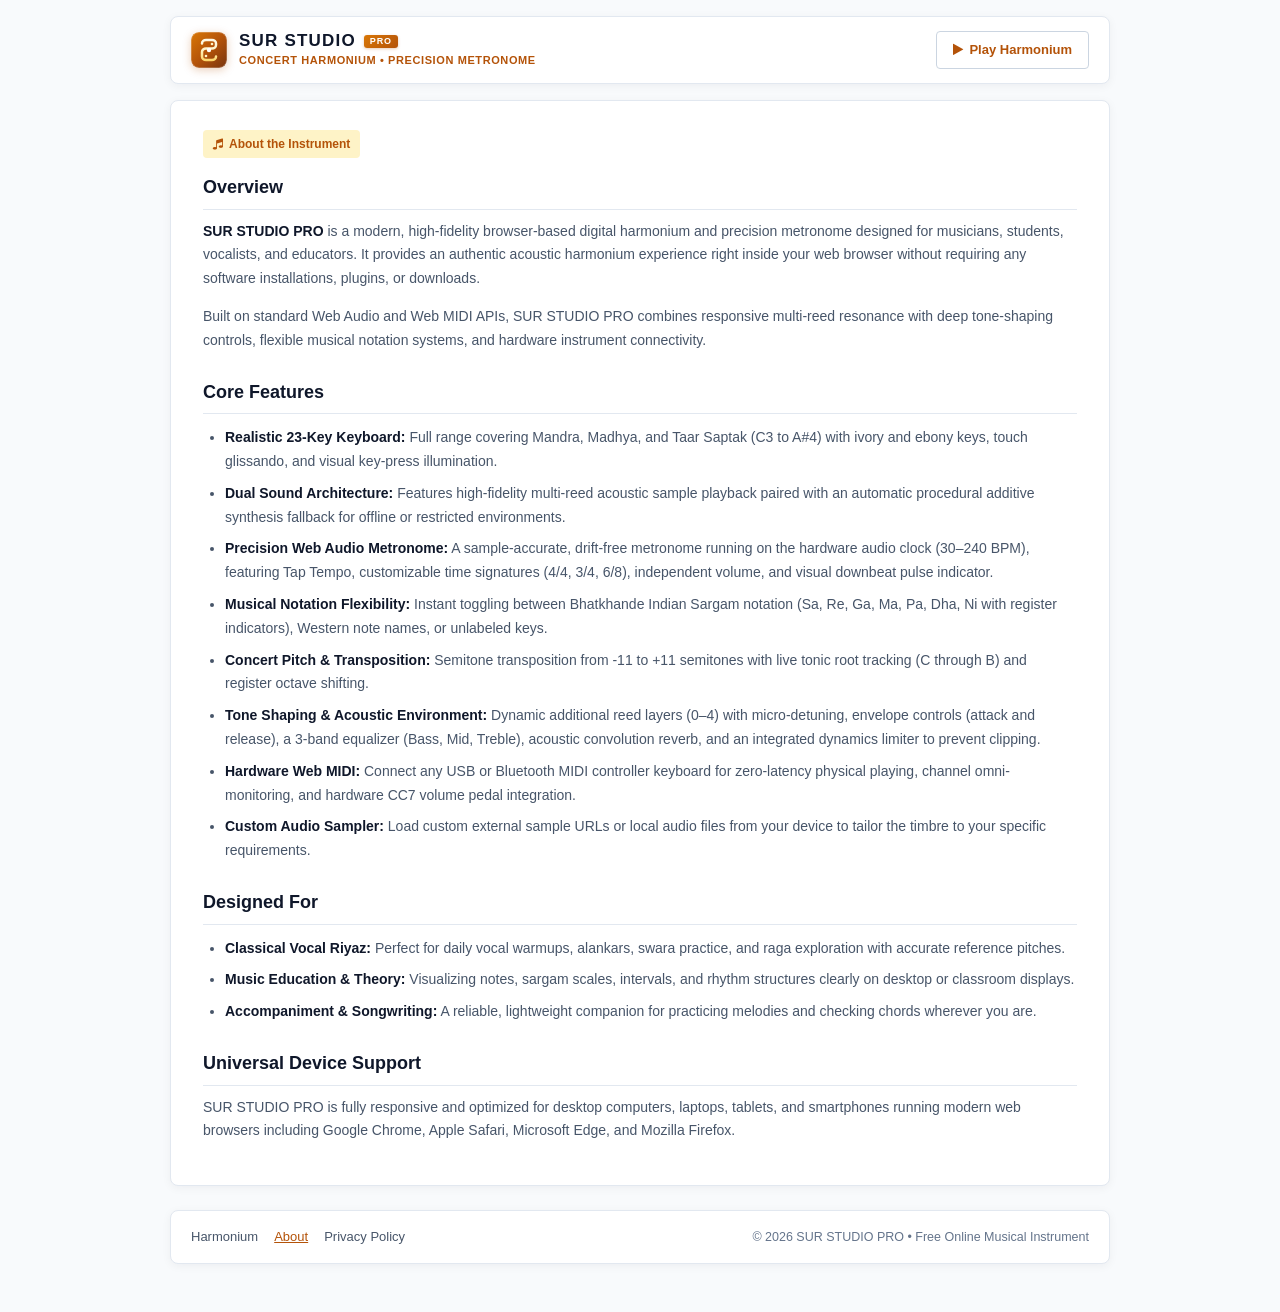
==== about.html @ 7ca746c5 "Configure SEO metadata, sitemap.xml, robots.txt, About, and Privacy Policy" ====
<!DOCTYPE html>
<html lang="en">

<head>
    <meta charset="utf-8">
    <meta name="viewport" content="width=device-width, initial-scale=1">
    <title>About SUR STUDIO PRO – Online Digital Harmonium & Metronome</title>
    <meta name="description" content="Learn about SUR STUDIO PRO, a free, high-fidelity browser-based digital harmonium designed for classical Indian music practice, vocalists, and keyboard players.">
    <link rel="canonical" href="https://ekvansh9-pixel.github.io/sur-studio-pro/about.html">
    <meta name="robots" content="index, follow">

    <!-- Favicon -->
    <link rel="icon" type="image/svg+xml" href="assets/favicon.svg">

    <!-- Open Graph / Facebook -->
    <meta property="og:type" content="article">
    <meta property="og:url" content="https://ekvansh9-pixel.github.io/sur-studio-pro/about.html">
    <meta property="og:title" content="About SUR STUDIO PRO – Online Digital Harmonium">
    <meta property="og:description" content="Learn about SUR STUDIO PRO, a free, high-fidelity browser-based digital harmonium designed for classical Indian music practice, vocalists, and keyboard players.">
    <meta property="og:site_name" content="SUR STUDIO PRO">
    <meta property="og:image" content="https://ekvansh9-pixel.github.io/sur-studio-pro/assets/og-image.png">

    <!-- Twitter / X -->
    <meta name="twitter:card" content="summary_large_image">
    <meta name="twitter:url" content="https://ekvansh9-pixel.github.io/sur-studio-pro/about.html">
    <meta name="twitter:title" content="About SUR STUDIO PRO – Online Digital Harmonium">
    <meta name="twitter:description" content="Learn about SUR STUDIO PRO, a free, high-fidelity browser-based digital harmonium designed for classical Indian music practice, vocalists, and keyboard players.">
    <meta name="twitter:image" content="https://ekvansh9-pixel.github.io/sur-studio-pro/assets/og-image.png">

    <!-- Security Meta Protections for Static Deployment -->
    <meta http-equiv="Content-Security-Policy" content="default-src 'self'; script-src 'self'; style-src 'self' https://cdnjs.cloudflare.com 'unsafe-inline'; font-src 'self' https://cdnjs.cloudflare.com; img-src 'self' data:; media-src 'self' https:; connect-src 'self' https:; object-src 'none'; base-uri 'self';">
    <meta name="referrer" content="strict-origin-when-cross-origin">

    <!-- Fonts & Icons with Subresource Integrity (SRI) -->
    <link rel="stylesheet" href="https://cdnjs.cloudflare.com/ajax/libs/font-awesome/4.7.0/css/font-awesome.min.css" integrity="sha512-SfTiTlX6kk+qitfevl/7LibUOeJWlt9rbyDn92a1DqWOw9vWG2MFoays0sgObmWazO5BQPiFucnnEAjpAB+/Sw==" crossorigin="anonymous" referrerpolicy="no-referrer">
    <link rel="stylesheet" href="css/style.css">
</head>

<body>

    <div class="app-wrapper">

        <!-- ── Top Header ─────────────────────────────────────────────── -->
        <header class="app-header">
            <div class="brand">
                <a href="./" style="display: flex; align-items: center; gap: 12px; text-decoration: none; color: inherit;">
                    <div class="brand-icon" title="SUR STUDIO PRO">
                        <svg class="brand-logo-svg" viewBox="0 0 36 36" width="36" height="36" fill="none" xmlns="http://www.w3.org/2000/svg" role="img" aria-label="Sur Studio Logo">
                            <defs>
                                <linearGradient id="logoBg" x1="0" y1="0" x2="36" y2="36" gradientUnits="userSpaceOnUse">
                                    <stop offset="0%" stop-color="#d97706" />
                                    <stop offset="50%" stop-color="#b45309" />
                                    <stop offset="100%" stop-color="#78350f" />
                                </linearGradient>
                                <linearGradient id="reedGrad" x1="0" y1="0" x2="0" y2="36" gradientUnits="userSpaceOnUse">
                                    <stop offset="0%" stop-color="#ffffff" />
                                    <stop offset="50%" stop-color="#fef3c7" />
                                    <stop offset="100%" stop-color="#fbbf24" />
                                </linearGradient>
                            </defs>
                            <rect width="36" height="36" rx="8" fill="url(#logoBg)" />
                            <rect x="0.5" y="0.5" width="35" height="35" rx="7.5" stroke="rgba(255,255,255,0.22)" />
                            <path d="M11 11.5C11 9.5 12.8 8 15 8H21C23.2 8 25 9.5 25 11.5V13C25 15 23.2 16.5 21 16.5H15C12.8 16.5 11 18 11 20V24.5C11 26.5 12.8 28 15 28H21C23.2 28 25 26.5 25 24.5" stroke="url(#reedGrad)" stroke-width="2.5" stroke-linecap="round" stroke-linejoin="round" />
                            <circle cx="18" cy="18" r="2.2" fill="#ffffff" />
                            <circle cx="21" cy="12" r="1.3" fill="#fef3c7" />
                            <circle cx="15" cy="24" r="1.3" fill="#fef3c7" />
                        </svg>
                    </div>
                    <div class="brand-text">
                        <div class="brand-title-wrap">
                            <h1 class="brand-title">SUR STUDIO</h1>
                            <span class="pro-tag">PRO</span>
                        </div>
                        <span class="brand-sub">Concert Harmonium &bull; Precision Metronome</span>
                    </div>
                </a>
            </div>

            <div class="header-actions">
                <a href="./" class="back-btn" title="Back to Harmonium">
                    <i class="fa fa-play"></i> Play Harmonium
                </a>
            </div>
        </header>

        <!-- ── About Content ───────────────────────────────────────────── -->
        <main>
            <article class="content-card">
                <div class="badge-pill">
                    <i class="fa fa-music"></i> About the Instrument
                </div>
                <h2>Overview</h2>
                <p>
                    <strong>SUR STUDIO PRO</strong> is a modern, high-fidelity browser-based digital harmonium and precision metronome designed for musicians, students, vocalists, and educators. It provides an authentic acoustic harmonium experience right inside your web browser without requiring any software installations, plugins, or downloads.
                </p>
                <p>
                    Built on standard Web Audio and Web MIDI APIs, SUR STUDIO PRO combines responsive multi-reed resonance with deep tone-shaping controls, flexible musical notation systems, and hardware instrument connectivity.
                </p>

                <h2>Core Features</h2>
                <ul>
                    <li>
                        <strong>Realistic 23-Key Keyboard:</strong> Full range covering Mandra, Madhya, and Taar Saptak (C3 to A#4) with ivory and ebony keys, touch glissando, and visual key-press illumination.
                    </li>
                    <li>
                        <strong>Dual Sound Architecture:</strong> Features high-fidelity multi-reed acoustic sample playback paired with an automatic procedural additive synthesis fallback for offline or restricted environments.
                    </li>
                    <li>
                        <strong>Precision Web Audio Metronome:</strong> A sample-accurate, drift-free metronome running on the hardware audio clock (30–240 BPM), featuring Tap Tempo, customizable time signatures (4/4, 3/4, 6/8), independent volume, and visual downbeat pulse indicator.
                    </li>
                    <li>
                        <strong>Musical Notation Flexibility:</strong> Instant toggling between Bhatkhande Indian Sargam notation (Sa, Re, Ga, Ma, Pa, Dha, Ni with register indicators), Western note names, or unlabeled keys.
                    </li>
                    <li>
                        <strong>Concert Pitch & Transposition:</strong> Semitone transposition from -11 to +11 semitones with live tonic root tracking (C through B) and register octave shifting.
                    </li>
                    <li>
                        <strong>Tone Shaping & Acoustic Environment:</strong> Dynamic additional reed layers (0–4) with micro-detuning, envelope controls (attack and release), a 3-band equalizer (Bass, Mid, Treble), acoustic convolution reverb, and an integrated dynamics limiter to prevent clipping.
                    </li>
                    <li>
                        <strong>Hardware Web MIDI:</strong> Connect any USB or Bluetooth MIDI controller keyboard for zero-latency physical playing, channel omni-monitoring, and hardware CC7 volume pedal integration.
                    </li>
                    <li>
                        <strong>Custom Audio Sampler:</strong> Load custom external sample URLs or local audio files from your device to tailor the timbre to your specific requirements.
                    </li>
                </ul>

                <h2>Designed For</h2>
                <ul>
                    <li>
                        <strong>Classical Vocal Riyaz:</strong> Perfect for daily vocal warmups, alankars, swara practice, and raga exploration with accurate reference pitches.
                    </li>
                    <li>
                        <strong>Music Education & Theory:</strong> Visualizing notes, sargam scales, intervals, and rhythm structures clearly on desktop or classroom displays.
                    </li>
                    <li>
                        <strong>Accompaniment & Songwriting:</strong> A reliable, lightweight companion for practicing melodies and checking chords wherever you are.
                    </li>
                </ul>

                <h2>Universal Device Support</h2>
                <p>
                    SUR STUDIO PRO is fully responsive and optimized for desktop computers, laptops, tablets, and smartphones running modern web browsers including Google Chrome, Apple Safari, Microsoft Edge, and Mozilla Firefox.
                </p>
            </article>
        </main>

        <!-- ── Site Footer ─────────────────────────────────────────── -->
        <footer class="site-footer">
            <nav class="footer-nav" aria-label="Footer Navigation">
                <a href="./" class="footer-link" title="Play Harmonium">Harmonium</a>
                <a href="about.html" class="footer-link active" title="About SUR STUDIO PRO">About</a>
                <a href="privacy.html" class="footer-link" title="Privacy Policy">Privacy Policy</a>
            </nav>
            <div class="footer-copy">
                &copy; 2026 SUR STUDIO PRO &bull; Free Online Musical Instrument
            </div>
        </footer>

    </div>

</body>

</html>
---- css/style.css ----
/* ==========================================================================
   SUR STUDIO — Modern Digital Harmonium & Metronome
   Clean, Professional, Light Studio Design
   Palette: Light Studio Canvas, Crisp White Cards, Warm Ivory & Ebony Keys,
            Teak Wood Framing, Muted Warm Amber Accents, Deep Slate Typography
   ========================================================================== */

:root {
    /* Studio Light Theme Surfaces */
    --bg-base: #f8fafc;
    --bg-card: #ffffff;
    --bg-card-subtle: #f1f5f9;
    --bg-input: #f8fafc;

    /* Borders */
    --border-light: #e2e8f0;
    --border-medium: #cbd5e1;
    --border-focus: #b45309;

    /* Accents (Warm Amber Teak / Brass) */
    --accent-amber: #b45309;
    --accent-amber-bright: #d97706;
    --accent-amber-subtle: #fef3c7;
    --accent-blue: #2563eb;

    /* Typography (High Contrast Deep Slate) */
    --text-primary: #0f172a;
    --text-secondary: #475569;
    --text-muted: #64748b;
    --text-faint: #94a3b8;

    /* Radii & Shadows */
    --radius-sm: 4px;
    --radius-md: 8px;
    --radius-lg: 12px;
    --shadow-card: 0 2px 10px rgba(15, 23, 42, 0.05);
    --shadow-elevated: 0 10px 25px -5px rgba(15, 23, 42, 0.08), 0 8px 10px -6px rgba(15, 23, 42, 0.04);
}

[hidden] {
    display: none !important;
}

* {
    box-sizing: border-box;
    margin: 0;
    padding: 0;
    -webkit-tap-highlight-color: transparent;
}

body {
    background-color: var(--bg-base);
    color: var(--text-primary);
    font-family: -apple-system, BlinkMacSystemFont, "Segoe UI", Roboto, "Helvetica Neue", Arial, sans-serif;
    min-height: 100vh;
    line-height: 1.5;
    -webkit-font-smoothing: antialiased;
}

.app-wrapper {
    max-width: 980px;
    margin: 0 auto;
    padding: 16px 20px 48px 20px;
}

/* ── Top Header ─────────────────────────────────────────────── */
.app-header {
    display: flex;
    align-items: center;
    justify-content: space-between;
    padding: 14px 20px;
    background: var(--bg-card);
    border: 1px solid var(--border-light);
    border-radius: var(--radius-md);
    margin-bottom: 16px;
    box-shadow: var(--shadow-card);
}

.brand {
    display: flex;
    align-items: center;
    gap: 12px;
}

.brand-icon {
    width: 36px;
    height: 36px;
    display: flex;
    align-items: center;
    justify-content: center;
    flex-shrink: 0;
}

.brand-logo-svg {
    display: block;
    width: 36px;
    height: 36px;
    border-radius: 8px;
    box-shadow: 0 2px 8px rgba(180, 83, 9, 0.28);
}

.brand-text {
    display: flex;
    flex-direction: column;
    justify-content: center;
}

.brand-title-wrap {
    display: flex;
    align-items: center;
    gap: 8px;
}

.brand-title {
    font-size: 17px;
    font-weight: 800;
    letter-spacing: 1.2px;
    color: var(--text-primary);
    line-height: 1.2;
}

.pro-tag {
    font-size: 9px;
    font-weight: 800;
    letter-spacing: 0.8px;
    background: linear-gradient(135deg, #d97706, #b45309);
    color: #ffffff;
    padding: 2px 6px;
    border-radius: 3px;
    box-shadow: 0 1px 3px rgba(180, 83, 9, 0.3);
    line-height: 1;
}

.brand-sub {
    font-size: 11px;
    font-weight: 600;
    color: var(--accent-amber);
    text-transform: uppercase;
    letter-spacing: 0.6px;
    white-space: nowrap;
    margin-top: 1px;
}

.header-actions {
    display: flex;
    align-items: center;
    gap: 10px;
}

.status-badge {
    height: 32px;
    display: inline-flex;
    align-items: center;
    justify-content: center;
    gap: 6px;
    padding: 0 12px;
    background: var(--bg-card-subtle);
    border: 1px solid var(--border-light);
    border-radius: var(--radius-sm);
    font-size: 11px;
    font-weight: 600;
    color: var(--text-secondary);
    box-sizing: border-box;
    line-height: 1;
}

.status-badge .dot {
    width: 7px;
    height: 7px;
    border-radius: 50%;
    background-color: var(--text-faint);
}

.status-badge.active {
    background: #ecfdf5;
    border-color: #a7f3d0;
    color: #065f46;
}

.status-badge.active .dot {
    background-color: #10b981;
    box-shadow: 0 0 6px #10b981;
}

.icon-btn {
    width: 32px;
    height: 32px;
    background: var(--bg-card);
    border: 1px solid var(--border-light);
    border-radius: var(--radius-sm);
    color: var(--text-muted);
    cursor: pointer;
    display: inline-flex;
    align-items: center;
    justify-content: center;
    transition: all 0.2s ease;
    box-sizing: border-box;
}

.icon-btn:hover {
    color: var(--text-primary);
    border-color: var(--border-medium);
    background: var(--bg-card-subtle);
}

/* ── Start / Unlock Screen ──────────────────────────────────── */
.start-card {
    background: var(--bg-card);
    border: 1px solid var(--border-light);
    border-radius: var(--radius-lg);
    padding: 56px 24px;
    text-align: center;
    margin-bottom: 24px;
    box-shadow: var(--shadow-elevated);
}

.start-card h2 {
    font-size: 24px;
    font-weight: 700;
    color: var(--text-primary);
    margin-bottom: 8px;
    letter-spacing: -0.5px;
}

.start-card p {
    color: var(--text-secondary);
    font-size: 14px;
    max-width: 480px;
    margin: 0 auto 24px auto;
}

.btn-primary {
    display: inline-flex;
    align-items: center;
    gap: 8px;
    background: linear-gradient(180deg, #d97706 0%, #b45309 100%);
    color: #ffffff;
    border: none;
    font-size: 14px;
    font-weight: 600;
    padding: 12px 32px;
    border-radius: var(--radius-sm);
    cursor: pointer;
    box-shadow: 0 4px 12px rgba(180, 83, 9, 0.25);
    transition: all 0.15s ease;
}

.btn-primary:hover {
    filter: brightness(1.08);
    transform: translateY(-1px);
    box-shadow: 0 6px 16px rgba(180, 83, 9, 0.35);
}

.btn-primary:active {
    transform: translateY(1px);
}

.sub-text {
    font-size: 12px;
    color: var(--text-muted);
    margin-top: 14px;
}

/* ── 1. Harmonium Keyboard Centerpiece ──────────────────────── */
.keyboard-card {
    background: #ffffff;
    border: 1px solid var(--border-light);
    border-radius: var(--radius-lg);
    padding: 16px 20px 24px 20px;
    box-shadow: var(--shadow-elevated);
    margin-bottom: 16px;
}

.keyboard-toolbar {
    display: flex;
    align-items: center;
    justify-content: space-between;
    margin-bottom: 14px;
}

.toolbar-spec {
    display: inline-flex;
    align-items: center;
    gap: 8px;
    font-size: 12px;
    font-weight: 600;
    color: var(--text-secondary);
}

.toolbar-spec i {
    color: var(--accent-amber);
    font-size: 13px;
}

/* Label Mode Selector Switcher */
.label-mode-switch {
    display: inline-flex;
    align-items: center;
    gap: 3px;
    background: var(--bg-card-subtle);
    border: 1px solid var(--border-light);
    border-radius: var(--radius-sm);
    padding: 3px 4px;
    height: 32px;
    box-sizing: border-box;
}

.switch-title {
    font-size: 11px;
    font-weight: 700;
    color: var(--text-muted);
    padding: 0 6px 0 4px;
    text-transform: uppercase;
    letter-spacing: 0.5px;
    line-height: 1;
    display: inline-flex;
    align-items: center;
}

.pill-btn {
    background: transparent;
    border: none;
    color: var(--text-secondary);
    font-size: 11px;
    font-weight: 600;
    padding: 0 10px;
    height: 24px;
    line-height: 24px;
    border-radius: 3px;
    cursor: pointer;
    transition: all 0.15s ease;
    display: inline-flex;
    align-items: center;
    justify-content: center;
}

.pill-btn:hover {
    color: var(--text-primary);
}

.pill-btn.active {
    background: #ffffff;
    color: var(--accent-amber);
    box-shadow: 0 1px 3px rgba(0, 0, 0, 0.12);
    font-weight: 700;
}

/* SVG Keyboard Casing & Styling */
#keyboard {
    display: block;
    width: 100%;
    max-width: 960px;
    height: auto;
    margin: 0 auto;
    touch-action: none;
    user-select: none;
    -webkit-user-select: none;
    background: linear-gradient(180deg, #2a1c12 0%, #1e130a 100%);
    border: 2px solid #3d2a1b;
    border-radius: 6px;
    box-shadow: inset 0 2px 8px rgba(0,0,0,0.7), 0 8px 24px rgba(15, 23, 42, 0.2);
    padding: 2px;
}

#keyboard text {
    pointer-events: none;
    user-select: none;
    -webkit-user-select: none;
    dominant-baseline: central;
}

/* White Keys */
.key.white {
    fill: url(#whiteKeyGrad);
    stroke: #cbd5e1;
    stroke-width: 0.6;
    cursor: pointer;
    transition: fill 0.05s ease;
}

/* Black Keys */
.key.black {
    fill: url(#blackKeyGrad);
    stroke: #090a0c;
    stroke-width: 0.6;
    cursor: pointer;
    transition: fill 0.05s ease;
}

@media (hover: hover) {
    .key.white:hover { fill: #f8fafc; }
    .key.black:hover { fill: #262930; }
}

/* Key Active (Pressed) Highlight */
.key.white.active {
    fill: #fef3c7 !important;
    stroke: #d97706 !important;
    stroke-width: 1.4;
    filter: drop-shadow(0 0 6px rgba(217, 119, 6, 0.35));
}

.key.black.active {
    fill: #2d2a23 !important;
    stroke: #d97706 !important;
    stroke-width: 1.4;
    filter: drop-shadow(0 0 8px rgba(217, 119, 6, 0.45));
}

/* ── 2. Metronome Section (Featured Card) ─────────────────────── */
.metronome-card {
    background: var(--bg-card);
    border: 1px solid var(--border-light);
    border-radius: var(--radius-md);
    padding: 16px 20px;
    margin-bottom: 16px;
    box-shadow: var(--shadow-card);
}

.card-head {
    display: flex;
    align-items: center;
    justify-content: space-between;
    border-bottom: 1px solid var(--border-light);
    padding-bottom: 8px;
    margin-bottom: 14px;
    height: 28px;
    box-sizing: border-box;
}

.card-title {
    font-size: 13px;
    font-weight: 700;
    letter-spacing: 0.8px;
    color: var(--accent-amber);
    text-transform: uppercase;
    display: flex;
    align-items: center;
    gap: 8px;
    line-height: 1;
}

.metro-led {
    width: 12px;
    height: 12px;
    border-radius: 50%;
    background: #e2e8f0;
    border: 1px solid var(--border-medium);
    transition: all 0.05s ease;
}

.metro-led.tick {
    background: #f59e0b;
    box-shadow: 0 0 8px #f59e0b;
}

.metro-led.downbeat {
    background: #d97706;
    box-shadow: 0 0 14px #d97706;
    transform: scale(1.15);
}

.metro-grid {
    display: grid;
    grid-template-columns: 105px 1.6fr 125px 145px 145px;
    gap: 16px;
    align-items: start;
}

.metro-col {
    display: flex;
    flex-direction: column;
    gap: 6px;
}

.item-label-row {
    height: 18px;
    display: flex;
    align-items: center;
    justify-content: space-between;
    line-height: 1;
}

.item-label {
    font-size: 11px;
    font-weight: 600;
    color: var(--text-muted);
    text-transform: uppercase;
    letter-spacing: 0.5px;
    line-height: 1;
}

.metro-ctrl-box {
    height: 36px;
    box-sizing: border-box;
}

.btn-metro-toggle {
    display: inline-flex;
    align-items: center;
    justify-content: center;
    gap: 8px;
    padding: 0 16px;
    background: #ffffff;
    border: 1px solid var(--border-medium);
    border-radius: var(--radius-sm);
    color: var(--text-primary);
    font-size: 13px;
    font-weight: 600;
    cursor: pointer;
    box-shadow: 0 1px 2px rgba(0, 0, 0, 0.05);
    transition: all 0.15s ease;
    width: 100%;
}

.btn-metro-toggle:hover {
    border-color: var(--accent-amber);
    color: var(--accent-amber);
}

.btn-metro-toggle.active {
    background: linear-gradient(180deg, #d97706 0%, #b45309 100%);
    color: #ffffff;
    border-color: var(--accent-amber);
    box-shadow: 0 2px 8px rgba(180, 83, 9, 0.3);
}

.btn-tap {
    display: inline-flex;
    align-items: center;
    justify-content: center;
    gap: 6px;
    padding: 0 12px;
    background: var(--bg-card-subtle);
    border: 1px solid var(--border-light);
    border-radius: var(--radius-sm);
    color: var(--text-secondary);
    font-size: 12px;
    font-weight: 600;
    cursor: pointer;
    transition: all 0.15s ease;
    width: 100%;
}

.btn-tap:hover {
    color: var(--text-primary);
    border-color: var(--border-medium);
    background: #e2e8f0;
}

.slider-box {
    background: var(--bg-card-subtle);
    border: 1px solid var(--border-light);
    border-radius: var(--radius-sm);
    padding: 0 10px;
    display: flex;
    align-items: center;
    width: 100%;
}

/* ── 3. Controls Grid (4 Clean Symmetrical Boxes) ──────────── */
.controls-grid {
    display: grid;
    grid-template-columns: repeat(4, 1fr);
    gap: 14px;
    margin-bottom: 16px;
}

.control-box {
    background: var(--bg-card);
    border: 1px solid var(--border-light);
    border-radius: var(--radius-md);
    padding: 14px 16px 16px 16px;
    box-shadow: var(--shadow-card);
    display: flex;
    flex-direction: column;
    justify-content: flex-start;
}

.box-title {
    height: 30px;
    display: flex;
    justify-content: space-between;
    align-items: center;
    font-size: 11px;
    font-weight: 700;
    letter-spacing: 0.8px;
    color: var(--accent-amber);
    text-transform: uppercase;
    border-bottom: 1px solid var(--border-light);
    padding: 0 0 6px 0;
    margin-bottom: 14px;
    box-sizing: border-box;
}

.control-row {
    margin-bottom: 14px;
}

.control-row:last-child {
    margin-bottom: 0;
}

.row-meta {
    height: 18px;
    display: flex;
    justify-content: space-between;
    align-items: center;
    font-size: 11px;
    font-weight: 600;
    color: var(--text-secondary);
    margin-bottom: 6px;
    line-height: 1;
}

.val-text {
    color: var(--text-primary);
    font-family: monospace;
    font-weight: 700;
    font-size: 11px;
}

.row-control {
    height: 32px;
    display: flex;
    align-items: center;
    width: 100%;
    box-sizing: border-box;
}

.slider-wrap {
    height: 32px;
    background: var(--bg-card-subtle);
    border: 1px solid var(--border-light);
    border-radius: var(--radius-sm);
    padding: 0 10px;
    display: flex;
    align-items: center;
    width: 100%;
    box-sizing: border-box;
}

.dual-inputs {
    height: 32px;
    background: var(--bg-card-subtle);
    border: 1px solid var(--border-light);
    border-radius: var(--radius-sm);
    padding: 0 10px;
    display: flex;
    align-items: center;
    gap: 8px;
    width: 100%;
    box-sizing: border-box;
}

.triple-inputs {
    height: 32px;
    background: var(--bg-card-subtle);
    border: 1px solid var(--border-light);
    border-radius: var(--radius-sm);
    padding: 0 8px;
    display: flex;
    align-items: center;
    gap: 6px;
    width: 100%;
    box-sizing: border-box;
}

.info-pill {
    height: 32px;
    width: 100%;
    background: var(--bg-card-subtle);
    border: 1px solid var(--border-light);
    border-radius: var(--radius-sm);
    padding: 0 10px;
    display: inline-flex;
    align-items: center;
    gap: 8px;
    font-size: 11px;
    font-weight: 500;
    color: var(--text-secondary);
    box-sizing: border-box;
}

.info-pill i {
    color: var(--accent-amber);
    font-size: 12px;
}

/* Modern Range Sliders */
.range-slider {
    -webkit-appearance: none;
    appearance: none;
    width: 100%;
    height: 5px;
    background: #e2e8f0;
    border-radius: 3px;
    outline: none;
}

.range-slider::-webkit-slider-thumb {
    -webkit-appearance: none;
    appearance: none;
    width: 16px;
    height: 16px;
    background: #d97706;
    border-radius: 50%;
    cursor: pointer;
    box-shadow: 0 1px 3px rgba(0, 0, 0, 0.2);
    border: 2px solid #ffffff;
    transition: transform 0.1s ease;
}

.range-slider::-webkit-slider-thumb:hover {
    transform: scale(1.15);
}

.range-slider::-moz-range-thumb {
    width: 16px;
    height: 16px;
    background: #d97706;
    border-radius: 50%;
    cursor: pointer;
    box-shadow: 0 1px 3px rgba(0, 0, 0, 0.2);
    border: 2px solid #ffffff;
}

/* Stepper Component */
.stepper-box {
    height: 32px;
    width: 100%;
    display: flex;
    align-items: center;
    justify-content: space-between;
    gap: 6px;
    background: var(--bg-card-subtle);
    border: 1px solid var(--border-light);
    border-radius: var(--radius-sm);
    padding: 0 6px;
    box-sizing: border-box;
}

.btn-step {
    width: 24px;
    height: 24px;
    background: #ffffff;
    border: 1px solid var(--border-medium);
    color: var(--text-primary);
    border-radius: 3px;
    cursor: pointer;
    font-size: 13px;
    font-weight: bold;
    display: flex;
    align-items: center;
    justify-content: center;
    box-shadow: 0 1px 2px rgba(0, 0, 0, 0.05);
    transition: all 0.15s ease;
    padding: 0;
    line-height: 1;
}

.btn-step:hover {
    border-color: var(--accent-amber);
    color: var(--accent-amber);
    background: var(--accent-amber-subtle);
}

.step-label {
    font-size: 11px;
    font-family: monospace;
    font-weight: 600;
    color: var(--text-secondary);
    line-height: 1;
}

/* Toggle Switch (Modern Clean Switch) */
.toggle-switch {
    position: relative;
    display: inline-block;
    width: 38px;
    height: 20px;
}

.toggle-switch input {
    opacity: 0;
    width: 0;
    height: 0;
}

.toggle-slider {
    position: absolute;
    cursor: pointer;
    top: 0; left: 0; right: 0; bottom: 0;
    background-color: #cbd5e1;
    border-radius: 20px;
    transition: .25s ease;
}

.toggle-slider:before {
    position: absolute;
    content: "";
    height: 16px;
    width: 16px;
    left: 2px;
    bottom: 2px;
    background-color: #ffffff;
    border-radius: 50%;
    transition: .25s ease;
    box-shadow: 0 1px 2px rgba(0, 0, 0, 0.2);
}

.toggle-switch input:checked + .toggle-slider {
    background-color: #d97706;
}

.toggle-switch input:checked + .toggle-slider:before {
    transform: translateX(18px);
}

/* Small Reset Button */
.btn-small-reset {
    height: 22px;
    padding: 0 8px;
    display: inline-flex;
    align-items: center;
    justify-content: center;
    background: var(--bg-card-subtle);
    border: 1px solid var(--border-light);
    color: var(--text-muted);
    font-size: 10px;
    font-weight: 600;
    border-radius: 3px;
    cursor: pointer;
    transition: all 0.15s ease;
    line-height: 1;
}

.btn-small-reset:hover {
    color: var(--text-primary);
    border-color: var(--border-medium);
}

/* Clean Select Dropdown */
.clean-select {
    height: 32px;
    width: 100%;
    background: #ffffff;
    border: 1px solid var(--border-medium);
    color: var(--text-primary);
    padding: 0 8px;
    border-radius: var(--radius-sm);
    font-size: 12px;
    font-weight: 500;
    outline: none;
    cursor: pointer;
    box-shadow: 0 1px 2px rgba(0, 0, 0, 0.04);
    box-sizing: border-box;
}

.clean-select:focus {
    border-color: var(--accent-amber);
}

.activity-box {
    height: 32px;
    width: 100%;
    background: var(--bg-card-subtle);
    border: 1px solid var(--border-light);
    border-radius: var(--radius-sm);
    padding: 0 10px;
    display: flex;
    align-items: center;
    box-sizing: border-box;
}

.midi-msg-text {
    font-size: 11px;
    font-family: monospace;
    color: var(--accent-amber);
    margin: 0;
    white-space: nowrap;
    overflow: hidden;
    text-overflow: ellipsis;
    line-height: 1;
}

/* ── 4. Sampler Accordion ───────────────────────────────────── */
.sampler-accordion {
    background: var(--bg-card);
    border: 1px solid var(--border-light);
    border-radius: var(--radius-md);
    overflow: hidden;
    box-shadow: var(--shadow-card);
}

.accordion-head {
    padding: 12px 18px;
    font-size: 12px;
    font-weight: 600;
    color: var(--text-secondary);
    cursor: pointer;
    user-select: none;
    transition: color 0.15s ease;
}

.accordion-head:hover {
    color: var(--text-primary);
}

.accordion-body {
    padding: 14px 18px 20px 18px;
    border-top: 1px solid var(--border-light);
}

.clean-textarea {
    width: 100%;
    background: #ffffff;
    border: 1px solid var(--border-medium);
    border-radius: var(--radius-sm);
    color: var(--text-primary);
    font-family: monospace;
    font-size: 11px;
    padding: 8px 10px;
    outline: none;
    resize: vertical;
}

.clean-textarea:focus {
    border-color: var(--accent-amber);
}

.btn-action {
    background: #d97706;
    color: #ffffff;
    border: none;
    padding: 7px 16px;
    font-size: 12px;
    font-weight: 600;
    border-radius: var(--radius-sm);
    cursor: pointer;
    transition: background 0.15s ease;
}

.btn-action:hover {
    background: #b45309;
}

.btn-secondary {
    background: var(--bg-card-subtle);
    border: 1px solid var(--border-medium);
    color: var(--text-primary);
    padding: 7px 14px;
    font-size: 12px;
    font-weight: 600;
    border-radius: var(--radius-sm);
    cursor: pointer;
    transition: all 0.15s ease;
}

.btn-secondary:hover {
    background: #e2e8f0;
}

.sampler-file-upload {
    margin-top: 12px;
    background: var(--bg-card-subtle);
    border: 1px dashed var(--border-medium);
    border-radius: var(--radius-sm);
    padding: 10px 14px;
}

.file-prompt {
    display: block;
    font-size: 11px;
    color: var(--text-secondary);
    margin-bottom: 6px;
}

.clean-file-input {
    display: block;
    font-size: 11px;
    color: var(--text-secondary);
    cursor: pointer;
}

.sampler-status-pill {
    display: inline-flex;
    align-items: center;
    gap: 6px;
    font-size: 11px;
    font-weight: 500;
    color: var(--accent-amber);
    background: var(--accent-amber-subtle);
    padding: 6px 12px;
    border-radius: var(--radius-sm);
    margin-top: 12px;
    border: 1px solid #fde68a;
}

/* ── Responsive Adaptations ──────────────────────────────────── */
@media (max-width: 900px) {
    .controls-grid {
        grid-template-columns: repeat(2, 1fr);
    }
    .metro-grid {
        grid-template-columns: 100px 1.4fr 110px 1fr 1fr;
    }
}

@media (max-width: 720px) {
    .metro-grid {
        grid-template-columns: 1fr 1fr;
    }
    .metro-col-bpm {
        grid-column: span 2;
    }
}

@media (max-width: 600px) {
    .app-wrapper {
        padding: 10px 12px 30px 12px;
    }
    .controls-grid {
        grid-template-columns: 1fr;
    }
    .keyboard-toolbar {
        flex-direction: column;
        align-items: flex-start;
        gap: 8px;
    }
    .keyboard-card {
        padding: 12px 12px 18px 12px;
    }
}

/* ── Site Footer ─────────────────────────────────────────────── */
.site-footer {
    margin-top: 24px;
    padding: 16px 20px;
    background: var(--bg-card);
    border: 1px solid var(--border-light);
    border-radius: var(--radius-md);
    display: flex;
    align-items: center;
    justify-content: space-between;
    flex-wrap: wrap;
    gap: 12px;
    font-size: 13px;
    color: var(--text-muted);
    box-shadow: var(--shadow-card);
}

.footer-nav {
    display: flex;
    align-items: center;
    gap: 16px;
    list-style: none;
}

.footer-link {
    color: var(--text-secondary);
    text-decoration: none;
    font-weight: 500;
    transition: color 0.15s ease;
}

.footer-link:hover,
.footer-link.active {
    color: var(--accent-amber);
    text-decoration: underline;
}

.footer-copy {
    color: var(--text-muted);
    font-size: 12.5px;
}

/* ── Content Card (About & Privacy) ─────────────────────────── */
.content-card {
    background: var(--bg-card);
    border: 1px solid var(--border-light);
    border-radius: var(--radius-md);
    padding: 28px 32px;
    margin-bottom: 20px;
    box-shadow: var(--shadow-card);
    line-height: 1.7;
}

.content-card h2 {
    font-size: 18px;
    font-weight: 700;
    color: var(--text-primary);
    margin: 24px 0 10px 0;
    padding-bottom: 6px;
    border-bottom: 1px solid var(--border-light);
    display: flex;
    align-items: center;
    gap: 8px;
}

.content-card h2:first-of-type {
    margin-top: 0;
}

.content-card p {
    color: var(--text-secondary);
    margin-bottom: 14px;
    font-size: 14px;
}

.content-card ul {
    margin: 12px 0 16px 22px;
    color: var(--text-secondary);
    font-size: 14px;
}

.content-card li {
    margin-bottom: 8px;
}

.content-card strong {
    color: var(--text-primary);
}

.badge-pill {
    display: inline-flex;
    align-items: center;
    gap: 6px;
    font-size: 12px;
    font-weight: 600;
    padding: 4px 10px;
    background: var(--accent-amber-subtle);
    color: var(--accent-amber);
    border-radius: var(--radius-sm);
    margin-bottom: 14px;
}

.back-btn {
    display: inline-flex;
    align-items: center;
    gap: 6px;
    padding: 8px 16px;
    background: var(--bg-card);
    color: var(--accent-amber);
    border: 1px solid var(--border-medium);
    border-radius: var(--radius-sm);
    font-size: 13px;
    font-weight: 600;
    text-decoration: none;
    transition: all 0.15s ease;
}

.back-btn:hover {
    background: var(--accent-amber-subtle);
    border-color: var(--accent-amber);
}
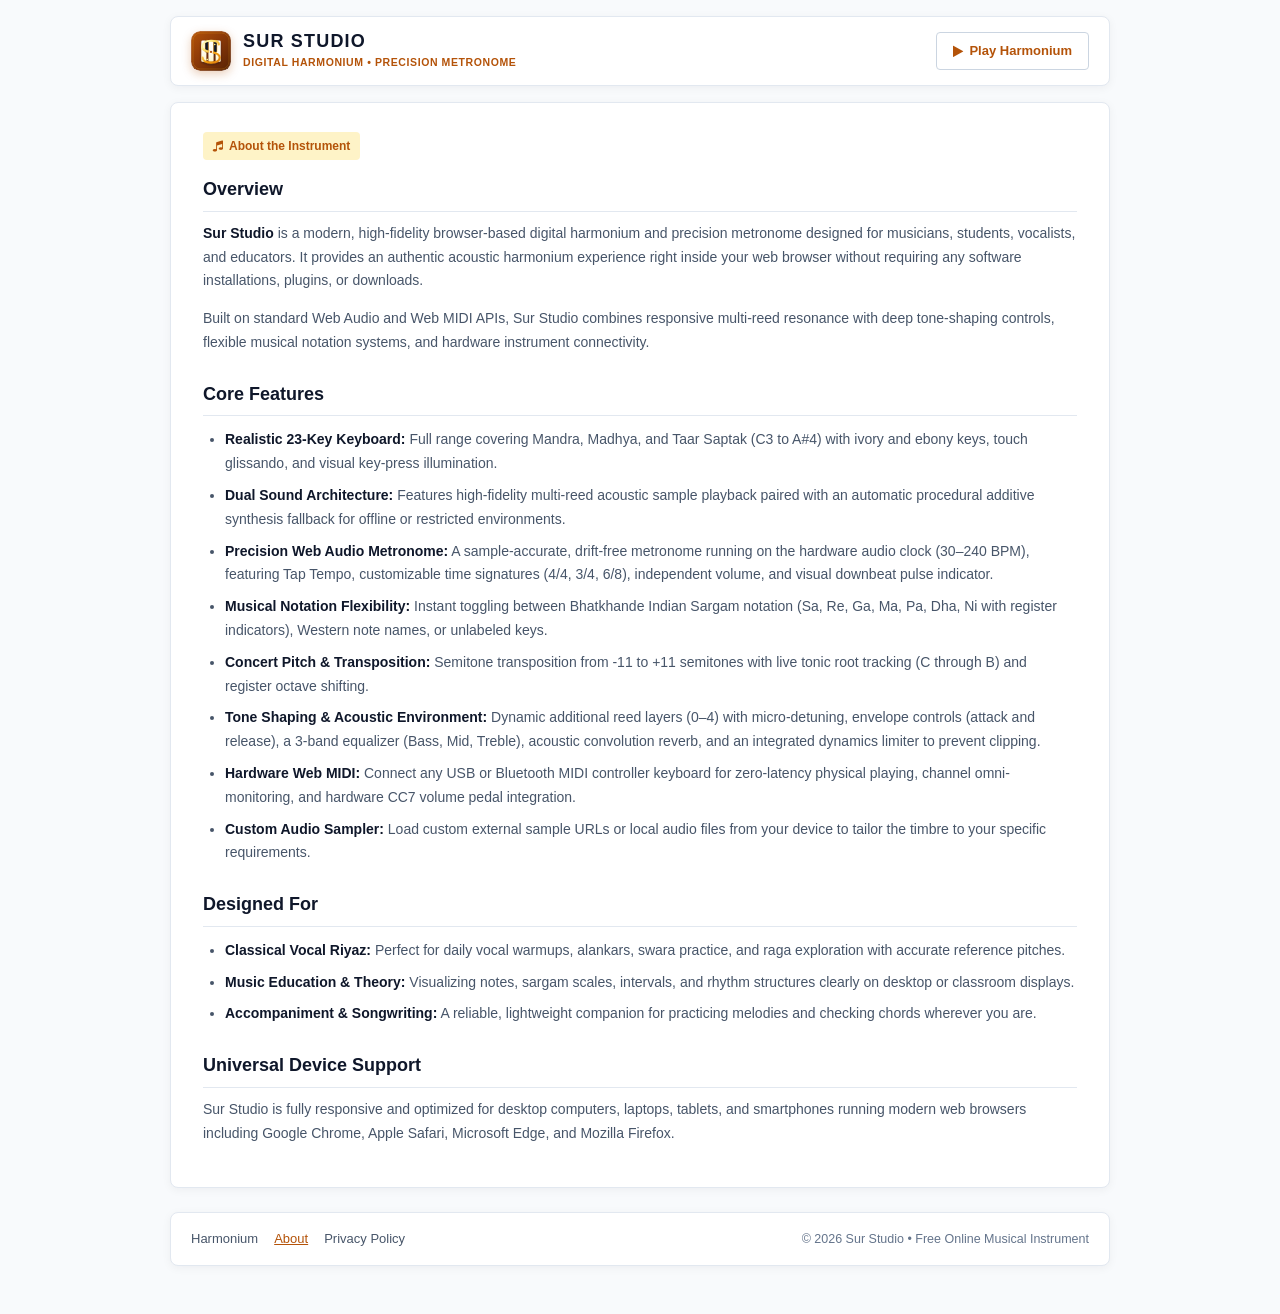
==== commit 9a64ede5: "Rebrand to Sur Studio and implement bespoke harmonium logo mark" ====
--- a/about.html
+++ b/about.html
@@ -4,27 +4,32 @@
 <head>
     <meta charset="utf-8">
     <meta name="viewport" content="width=device-width, initial-scale=1">
-    <title>About SUR STUDIO PRO – Online Digital Harmonium & Metronome</title>
-    <meta name="description" content="Learn about SUR STUDIO PRO, a free, high-fidelity browser-based digital harmonium designed for classical Indian music practice, vocalists, and keyboard players.">
+    <title>About Sur Studio – Online Digital Harmonium & Metronome</title>
+    <meta name="description" content="Learn about Sur Studio, a free, high-fidelity browser-based digital harmonium designed for classical Indian music practice, vocalists, and keyboard players.">
     <link rel="canonical" href="https://ekvansh9-pixel.github.io/sur-studio-pro/about.html">
     <meta name="robots" content="index, follow">
 
-    <!-- Favicon -->
+    <!-- Favicon & Touch Icons -->
     <link rel="icon" type="image/svg+xml" href="assets/favicon.svg">
+    <link rel="icon" type="image/png" sizes="32x32" href="assets/favicon-32x32.png">
+    <link rel="icon" type="image/png" sizes="16x16" href="assets/favicon-16x16.png">
+    <link rel="apple-touch-icon" sizes="180x180" href="assets/apple-touch-icon.png">
+    <link rel="manifest" href="site.webmanifest">
+    <meta name="theme-color" content="#b45309">
 
     <!-- Open Graph / Facebook -->
     <meta property="og:type" content="article">
     <meta property="og:url" content="https://ekvansh9-pixel.github.io/sur-studio-pro/about.html">
-    <meta property="og:title" content="About SUR STUDIO PRO – Online Digital Harmonium">
-    <meta property="og:description" content="Learn about SUR STUDIO PRO, a free, high-fidelity browser-based digital harmonium designed for classical Indian music practice, vocalists, and keyboard players.">
-    <meta property="og:site_name" content="SUR STUDIO PRO">
+    <meta property="og:title" content="About Sur Studio – Online Digital Harmonium">
+    <meta property="og:description" content="Learn about Sur Studio, a free, high-fidelity browser-based digital harmonium designed for classical Indian music practice, vocalists, and keyboard players.">
+    <meta property="og:site_name" content="Sur Studio">
     <meta property="og:image" content="https://ekvansh9-pixel.github.io/sur-studio-pro/assets/og-image.png">
 
     <!-- Twitter / X -->
     <meta name="twitter:card" content="summary_large_image">
     <meta name="twitter:url" content="https://ekvansh9-pixel.github.io/sur-studio-pro/about.html">
-    <meta name="twitter:title" content="About SUR STUDIO PRO – Online Digital Harmonium">
-    <meta name="twitter:description" content="Learn about SUR STUDIO PRO, a free, high-fidelity browser-based digital harmonium designed for classical Indian music practice, vocalists, and keyboard players.">
+    <meta name="twitter:title" content="About Sur Studio – Online Digital Harmonium">
+    <meta name="twitter:description" content="Learn about Sur Studio, a free, high-fidelity browser-based digital harmonium designed for classical Indian music practice, vocalists, and keyboard players.">
     <meta name="twitter:image" content="https://ekvansh9-pixel.github.io/sur-studio-pro/assets/og-image.png">
 
     <!-- Security Meta Protections for Static Deployment -->
@@ -44,34 +49,53 @@
         <header class="app-header">
             <div class="brand">
                 <a href="./" style="display: flex; align-items: center; gap: 12px; text-decoration: none; color: inherit;">
-                    <div class="brand-icon" title="SUR STUDIO PRO">
-                        <svg class="brand-logo-svg" viewBox="0 0 36 36" width="36" height="36" fill="none" xmlns="http://www.w3.org/2000/svg" role="img" aria-label="Sur Studio Logo">
+                    <div class="brand-icon" title="Sur Studio">
+                        <svg class="brand-logo-svg" viewBox="0 0 64 64" width="40" height="40" fill="none" xmlns="http://www.w3.org/2000/svg" role="img" aria-label="Sur Studio Logo">
                             <defs>
-                                <linearGradient id="logoBg" x1="0" y1="0" x2="36" y2="36" gradientUnits="userSpaceOnUse">
-                                    <stop offset="0%" stop-color="#d97706" />
-                                    <stop offset="50%" stop-color="#b45309" />
-                                    <stop offset="100%" stop-color="#78350f" />
+                                <linearGradient id="ssTeak" x1="0" y1="0" x2="64" y2="64" gradientUnits="userSpaceOnUse">
+                                    <stop offset="0%" stop-color="#b45309" />
+                                    <stop offset="45%" stop-color="#8d3a08" />
+                                    <stop offset="100%" stop-color="#542104" />
                                 </linearGradient>
-                                <linearGradient id="reedGrad" x1="0" y1="0" x2="0" y2="36" gradientUnits="userSpaceOnUse">
+                                <linearGradient id="ssGold" x1="14" y1="14" x2="50" y2="50" gradientUnits="userSpaceOnUse">
                                     <stop offset="0%" stop-color="#ffffff" />
-                                    <stop offset="50%" stop-color="#fef3c7" />
-                                    <stop offset="100%" stop-color="#fbbf24" />
+                                    <stop offset="25%" stop-color="#fef08a" />
+                                    <stop offset="65%" stop-color="#f59e0b" />
+                                    <stop offset="100%" stop-color="#d97706" />
                                 </linearGradient>
+                                <linearGradient id="ssIvory" x1="0" y1="14" x2="0" y2="50" gradientUnits="userSpaceOnUse">
+                                    <stop offset="0%" stop-color="#ffffff" />
+                                    <stop offset="60%" stop-color="#fffbeb" />
+                                    <stop offset="100%" stop-color="#fef3c7" />
+                                </linearGradient>
+                                <filter id="ssGlow" x="-15%" y="-15%" width="130%" height="130%">
+                                    <feDropShadow dx="0" dy="1.8" stdDeviation="1.8" flood-color="rgba(15,23,42,0.45)" />
+                                </filter>
                             </defs>
-                            <rect width="36" height="36" rx="8" fill="url(#logoBg)" />
-                            <rect x="0.5" y="0.5" width="35" height="35" rx="7.5" stroke="rgba(255,255,255,0.22)" />
-                            <path d="M11 11.5C11 9.5 12.8 8 15 8H21C23.2 8 25 9.5 25 11.5V13C25 15 23.2 16.5 21 16.5H15C12.8 16.5 11 18 11 20V24.5C11 26.5 12.8 28 15 28H21C23.2 28 25 26.5 25 24.5" stroke="url(#reedGrad)" stroke-width="2.5" stroke-linecap="round" stroke-linejoin="round" />
-                            <circle cx="18" cy="18" r="2.2" fill="#ffffff" />
-                            <circle cx="21" cy="12" r="1.3" fill="#fef3c7" />
-                            <circle cx="15" cy="24" r="1.3" fill="#fef3c7" />
+                            <rect width="64" height="64" rx="15" fill="url(#ssTeak)" />
+                            <rect x="0.75" y="0.75" width="62.5" height="62.5" rx="14.25" stroke="rgba(255,255,255,0.24)" stroke-width="1.2" />
+                            <rect x="3.25" y="3.25" width="57.5" height="57.5" rx="12" stroke="rgba(251,191,36,0.38)" stroke-width="0.8" />
+                            <g filter="url(#ssGlow)">
+                                <rect x="16.5" y="15" width="8" height="34" rx="2" fill="url(#ssIvory)" />
+                                <rect x="28" y="15" width="8" height="34" rx="2" fill="url(#ssIvory)" />
+                                <rect x="39.5" y="15" width="8" height="34" rx="2" fill="url(#ssIvory)" />
+                                <rect x="22.5" y="15" width="5.2" height="19" rx="1.5" fill="#0f172a" />
+                                <rect x="22.5" y="15" width="5.2" height="19" rx="1.5" stroke="#f59e0b" stroke-width="0.7" fill="none" />
+                                <path d="M 23.5 16 L 26.5 16" stroke="rgba(255,255,255,0.4)" stroke-width="0.8" stroke-linecap="round" />
+                                <rect x="36.3" y="15" width="5.2" height="19" rx="1.5" fill="#0f172a" />
+                                <rect x="36.3" y="15" width="5.2" height="19" rx="1.5" stroke="#f59e0b" stroke-width="0.7" fill="none" />
+                                <path d="M 37.3 16 L 40.3 16" stroke="rgba(255,255,255,0.4)" stroke-width="0.8" stroke-linecap="round" />
+                                <path d="M 44.5 21.5 C 44.5 16, 37.5 15.5, 32 15.5 C 23.5 15.5, 18 19.5, 18 25.5 C 18 31.5, 25.5 32.5, 32 33.5 C 38.5 34.5, 46 36, 46 42.5 C 46 48.5, 39.5 50.5, 32 50.5 C 24.5 50.5, 18.5 47.5, 18.5 42.5" stroke="url(#ssGold)" stroke-width="3.4" stroke-linecap="round" fill="none" />
+                                <circle cx="32" cy="33.5" r="3" fill="#ffffff" />
+                                <circle cx="32" cy="33.5" r="1.8" fill="#b45309" />
+                                <circle cx="38" cy="21.5" r="1.3" fill="#fef08a" />
+                                <circle cx="26" cy="45.5" r="1.3" fill="#fef08a" />
+                            </g>
                         </svg>
                     </div>
                     <div class="brand-text">
-                        <div class="brand-title-wrap">
-                            <h1 class="brand-title">SUR STUDIO</h1>
-                            <span class="pro-tag">PRO</span>
-                        </div>
-                        <span class="brand-sub">Concert Harmonium &bull; Precision Metronome</span>
+                        <h1 class="brand-title">SUR STUDIO</h1>
+                        <span class="brand-sub">Digital Harmonium &bull; Precision Metronome</span>
                     </div>
                 </a>
             </div>
@@ -91,10 +115,10 @@
                 </div>
                 <h2>Overview</h2>
                 <p>
-                    <strong>SUR STUDIO PRO</strong> is a modern, high-fidelity browser-based digital harmonium and precision metronome designed for musicians, students, vocalists, and educators. It provides an authentic acoustic harmonium experience right inside your web browser without requiring any software installations, plugins, or downloads.
+                    <strong>Sur Studio</strong> is a modern, high-fidelity browser-based digital harmonium and precision metronome designed for musicians, students, vocalists, and educators. It provides an authentic acoustic harmonium experience right inside your web browser without requiring any software installations, plugins, or downloads.
                 </p>
                 <p>
-                    Built on standard Web Audio and Web MIDI APIs, SUR STUDIO PRO combines responsive multi-reed resonance with deep tone-shaping controls, flexible musical notation systems, and hardware instrument connectivity.
+                    Built on standard Web Audio and Web MIDI APIs, Sur Studio combines responsive multi-reed resonance with deep tone-shaping controls, flexible musical notation systems, and hardware instrument connectivity.
                 </p>
 
                 <h2>Core Features</h2>
@@ -140,7 +164,7 @@
 
                 <h2>Universal Device Support</h2>
                 <p>
-                    SUR STUDIO PRO is fully responsive and optimized for desktop computers, laptops, tablets, and smartphones running modern web browsers including Google Chrome, Apple Safari, Microsoft Edge, and Mozilla Firefox.
+                    Sur Studio is fully responsive and optimized for desktop computers, laptops, tablets, and smartphones running modern web browsers including Google Chrome, Apple Safari, Microsoft Edge, and Mozilla Firefox.
                 </p>
             </article>
         </main>
@@ -149,11 +173,11 @@
         <footer class="site-footer">
             <nav class="footer-nav" aria-label="Footer Navigation">
                 <a href="./" class="footer-link" title="Play Harmonium">Harmonium</a>
-                <a href="about.html" class="footer-link active" title="About SUR STUDIO PRO">About</a>
+                <a href="about.html" class="footer-link active" title="About Sur Studio">About</a>
                 <a href="privacy.html" class="footer-link" title="Privacy Policy">Privacy Policy</a>
             </nav>
             <div class="footer-copy">
-                &copy; 2026 SUR STUDIO PRO &bull; Free Online Musical Instrument
+                &copy; 2026 Sur Studio &bull; Free Online Musical Instrument
             </div>
         </footer>
 
--- a/css/style.css
+++ b/css/style.css
@@ -83,8 +83,8 @@
 }
 
 .brand-icon {
-    width: 36px;
-    height: 36px;
+    width: 40px;
+    height: 40px;
     display: flex;
     align-items: center;
     justify-content: center;
@@ -93,10 +93,16 @@
 
 .brand-logo-svg {
     display: block;
-    width: 36px;
-    height: 36px;
-    border-radius: 8px;
-    box-shadow: 0 2px 8px rgba(180, 83, 9, 0.28);
+    width: 40px;
+    height: 40px;
+    border-radius: 9px;
+    box-shadow: 0 3px 10px rgba(180, 83, 9, 0.28);
+    transition: transform 0.2s ease, box-shadow 0.2s ease;
+}
+
+.brand:hover .brand-logo-svg {
+    transform: translateY(-1px);
+    box-shadow: 0 4px 14px rgba(180, 83, 9, 0.35);
 }
 
 .brand-text {
@@ -112,33 +118,21 @@
 }
 
 .brand-title {
-    font-size: 17px;
+    font-size: 18px;
     font-weight: 800;
     letter-spacing: 1.2px;
     color: var(--text-primary);
     line-height: 1.2;
 }
 
-.pro-tag {
-    font-size: 9px;
-    font-weight: 800;
-    letter-spacing: 0.8px;
-    background: linear-gradient(135deg, #d97706, #b45309);
-    color: #ffffff;
-    padding: 2px 6px;
-    border-radius: 3px;
-    box-shadow: 0 1px 3px rgba(180, 83, 9, 0.3);
-    line-height: 1;
-}
-
 .brand-sub {
-    font-size: 11px;
+    font-size: 10.5px;
     font-weight: 600;
     color: var(--accent-amber);
     text-transform: uppercase;
     letter-spacing: 0.6px;
     white-space: nowrap;
-    margin-top: 1px;
+    margin-top: 2px;
 }
 
 .header-actions {
@@ -1020,6 +1014,28 @@
     .app-wrapper {
         padding: 10px 12px 30px 12px;
     }
+    .app-header {
+        padding: 10px 14px;
+    }
+    .brand {
+        gap: 10px;
+    }
+    .brand-icon {
+        width: 36px;
+        height: 36px;
+    }
+    .brand-logo-svg {
+        width: 36px;
+        height: 36px;
+    }
+    .brand-title {
+        font-size: 16px;
+        letter-spacing: 0.9px;
+    }
+    .brand-sub {
+        font-size: 9.5px;
+        letter-spacing: 0.4px;
+    }
     .controls-grid {
         grid-template-columns: 1fr;
     }
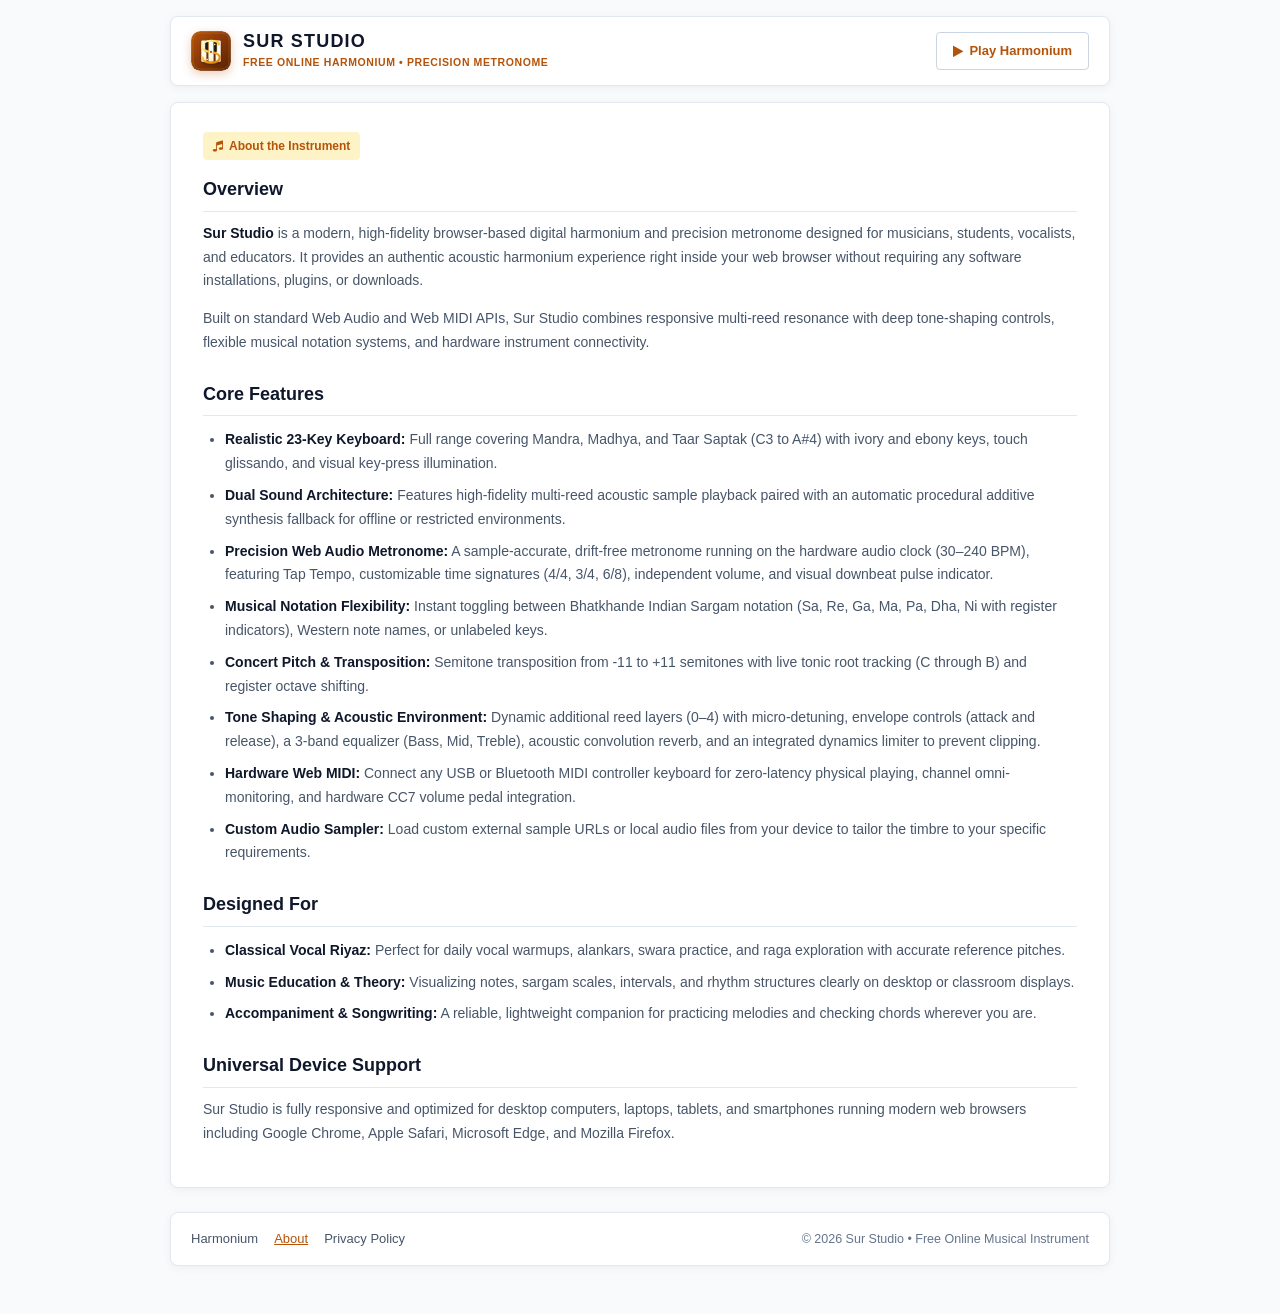
==== commit 96bd8c39: "Comprehensive SEO optimization for Free Online Harmonium queries" ====
--- a/about.html
+++ b/about.html
@@ -4,8 +4,8 @@
 <head>
     <meta charset="utf-8">
     <meta name="viewport" content="width=device-width, initial-scale=1">
-    <title>About Sur Studio – Online Digital Harmonium & Metronome</title>
-    <meta name="description" content="Learn about Sur Studio, a free, high-fidelity browser-based digital harmonium designed for classical Indian music practice, vocalists, and keyboard players.">
+    <title>About Sur Studio – Free Online Harmonium & Metronome</title>
+    <meta name="description" content="Learn about Sur Studio, a free online digital harmonium designed for classical Indian music practice, vocalists, and keyboard players. Play directly in your browser.">
     <link rel="canonical" href="https://ekvansh9-pixel.github.io/sur-studio-pro/about.html">
     <meta name="robots" content="index, follow">
 
@@ -20,16 +20,16 @@
     <!-- Open Graph / Facebook -->
     <meta property="og:type" content="article">
     <meta property="og:url" content="https://ekvansh9-pixel.github.io/sur-studio-pro/about.html">
-    <meta property="og:title" content="About Sur Studio – Online Digital Harmonium">
-    <meta property="og:description" content="Learn about Sur Studio, a free, high-fidelity browser-based digital harmonium designed for classical Indian music practice, vocalists, and keyboard players.">
+    <meta property="og:title" content="About Sur Studio – Free Online Harmonium & Metronome">
+    <meta property="og:description" content="Learn about Sur Studio, a free online digital harmonium designed for classical Indian music practice, vocalists, and keyboard players. Play directly in your browser.">
     <meta property="og:site_name" content="Sur Studio">
     <meta property="og:image" content="https://ekvansh9-pixel.github.io/sur-studio-pro/assets/og-image.png">
 
     <!-- Twitter / X -->
     <meta name="twitter:card" content="summary_large_image">
     <meta name="twitter:url" content="https://ekvansh9-pixel.github.io/sur-studio-pro/about.html">
-    <meta name="twitter:title" content="About Sur Studio – Online Digital Harmonium">
-    <meta name="twitter:description" content="Learn about Sur Studio, a free, high-fidelity browser-based digital harmonium designed for classical Indian music practice, vocalists, and keyboard players.">
+    <meta name="twitter:title" content="About Sur Studio – Free Online Harmonium & Metronome">
+    <meta name="twitter:description" content="Learn about Sur Studio, a free online digital harmonium designed for classical Indian music practice, vocalists, and keyboard players. Play directly in your browser.">
     <meta name="twitter:image" content="https://ekvansh9-pixel.github.io/sur-studio-pro/assets/og-image.png">
 
     <!-- Security Meta Protections for Static Deployment -->
@@ -95,7 +95,7 @@
                     </div>
                     <div class="brand-text">
                         <h1 class="brand-title">SUR STUDIO</h1>
-                        <span class="brand-sub">Digital Harmonium &bull; Precision Metronome</span>
+                        <span class="brand-sub">Free Online Harmonium &bull; Precision Metronome</span>
                     </div>
                 </a>
             </div>
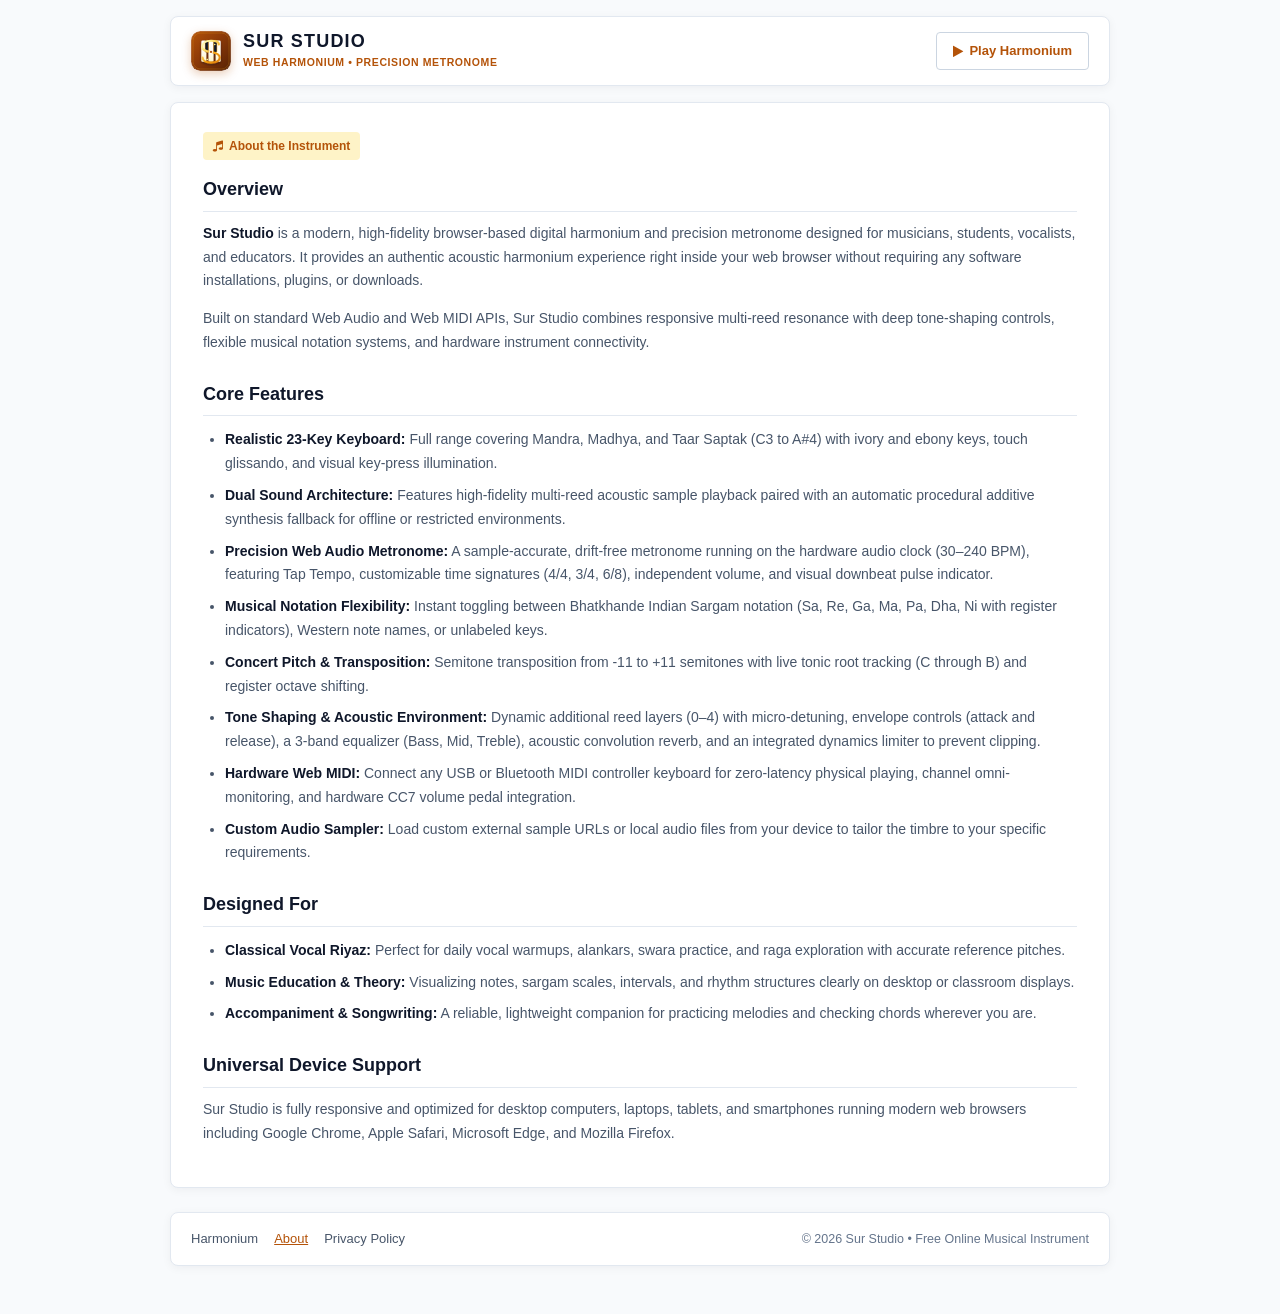
==== commit c2af0ed0: "Configure WebSite structured data and site name to Web Harmonium" ====
--- a/about.html
+++ b/about.html
@@ -22,7 +22,7 @@
     <meta property="og:url" content="https://ekvansh9-pixel.github.io/sur-studio-pro/about.html">
     <meta property="og:title" content="About Sur Studio – Free Online Harmonium & Metronome">
     <meta property="og:description" content="Learn about Sur Studio, a free online digital harmonium designed for classical Indian music practice, vocalists, and keyboard players. Play directly in your browser.">
-    <meta property="og:site_name" content="Sur Studio">
+    <meta property="og:site_name" content="Web Harmonium">
     <meta property="og:image" content="https://ekvansh9-pixel.github.io/sur-studio-pro/assets/og-image.png">
 
     <!-- Twitter / X -->
@@ -95,7 +95,7 @@
                     </div>
                     <div class="brand-text">
                         <h1 class="brand-title">SUR STUDIO</h1>
-                        <span class="brand-sub">Free Online Harmonium &bull; Precision Metronome</span>
+                        <span class="brand-sub">Web Harmonium &bull; Precision Metronome</span>
                     </div>
                 </a>
             </div>
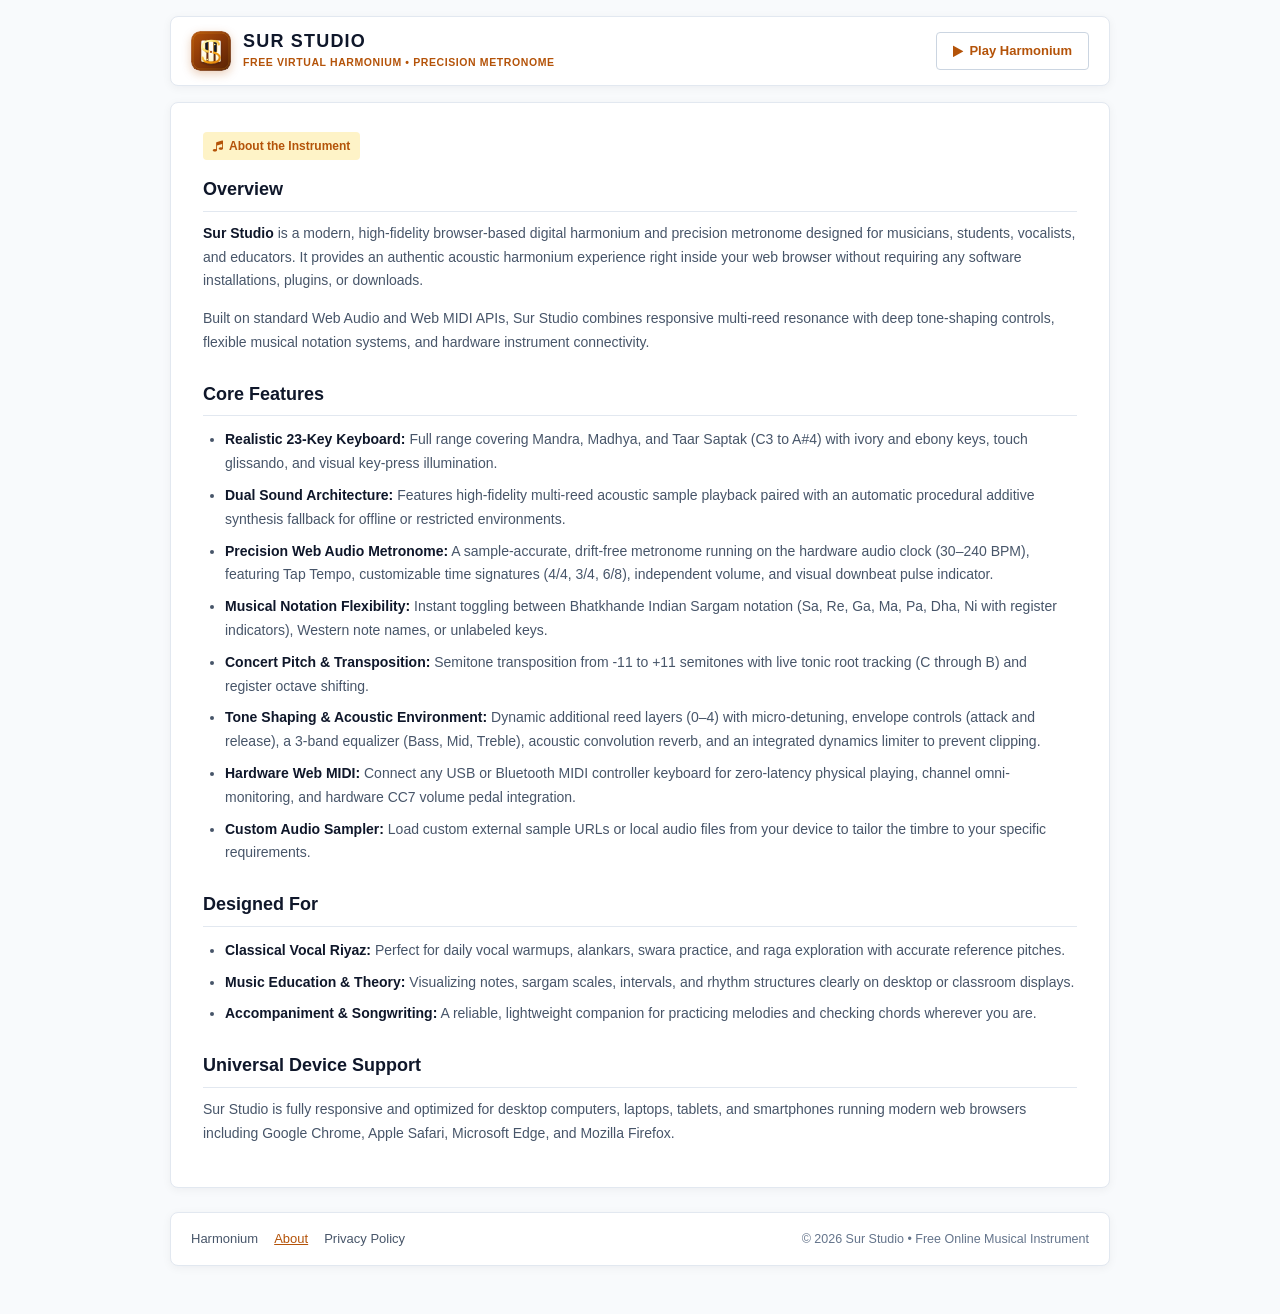
==== commit 1657e3b1: "Configure Google site identity to Sur Studio, update SEO metadata, and add favicon.ico" ====
--- a/about.html
+++ b/about.html
@@ -10,6 +10,7 @@
     <meta name="robots" content="index, follow">
 
     <!-- Favicon & Touch Icons -->
+    <link rel="icon" type="image/x-icon" href="favicon.ico">
     <link rel="icon" type="image/svg+xml" href="assets/favicon.svg">
     <link rel="icon" type="image/png" sizes="32x32" href="assets/favicon-32x32.png">
     <link rel="icon" type="image/png" sizes="16x16" href="assets/favicon-16x16.png">
@@ -22,7 +23,7 @@
     <meta property="og:url" content="https://ekvansh9-pixel.github.io/sur-studio-pro/about.html">
     <meta property="og:title" content="About Sur Studio – Free Online Harmonium & Metronome">
     <meta property="og:description" content="Learn about Sur Studio, a free online digital harmonium designed for classical Indian music practice, vocalists, and keyboard players. Play directly in your browser.">
-    <meta property="og:site_name" content="Web Harmonium">
+    <meta property="og:site_name" content="Sur Studio">
     <meta property="og:image" content="https://ekvansh9-pixel.github.io/sur-studio-pro/assets/og-image.png">
 
     <!-- Twitter / X -->
@@ -95,7 +96,7 @@
                     </div>
                     <div class="brand-text">
                         <h1 class="brand-title">SUR STUDIO</h1>
-                        <span class="brand-sub">Web Harmonium &bull; Precision Metronome</span>
+                        <span class="brand-sub">Free Virtual Harmonium &bull; Precision Metronome</span>
                     </div>
                 </a>
             </div>
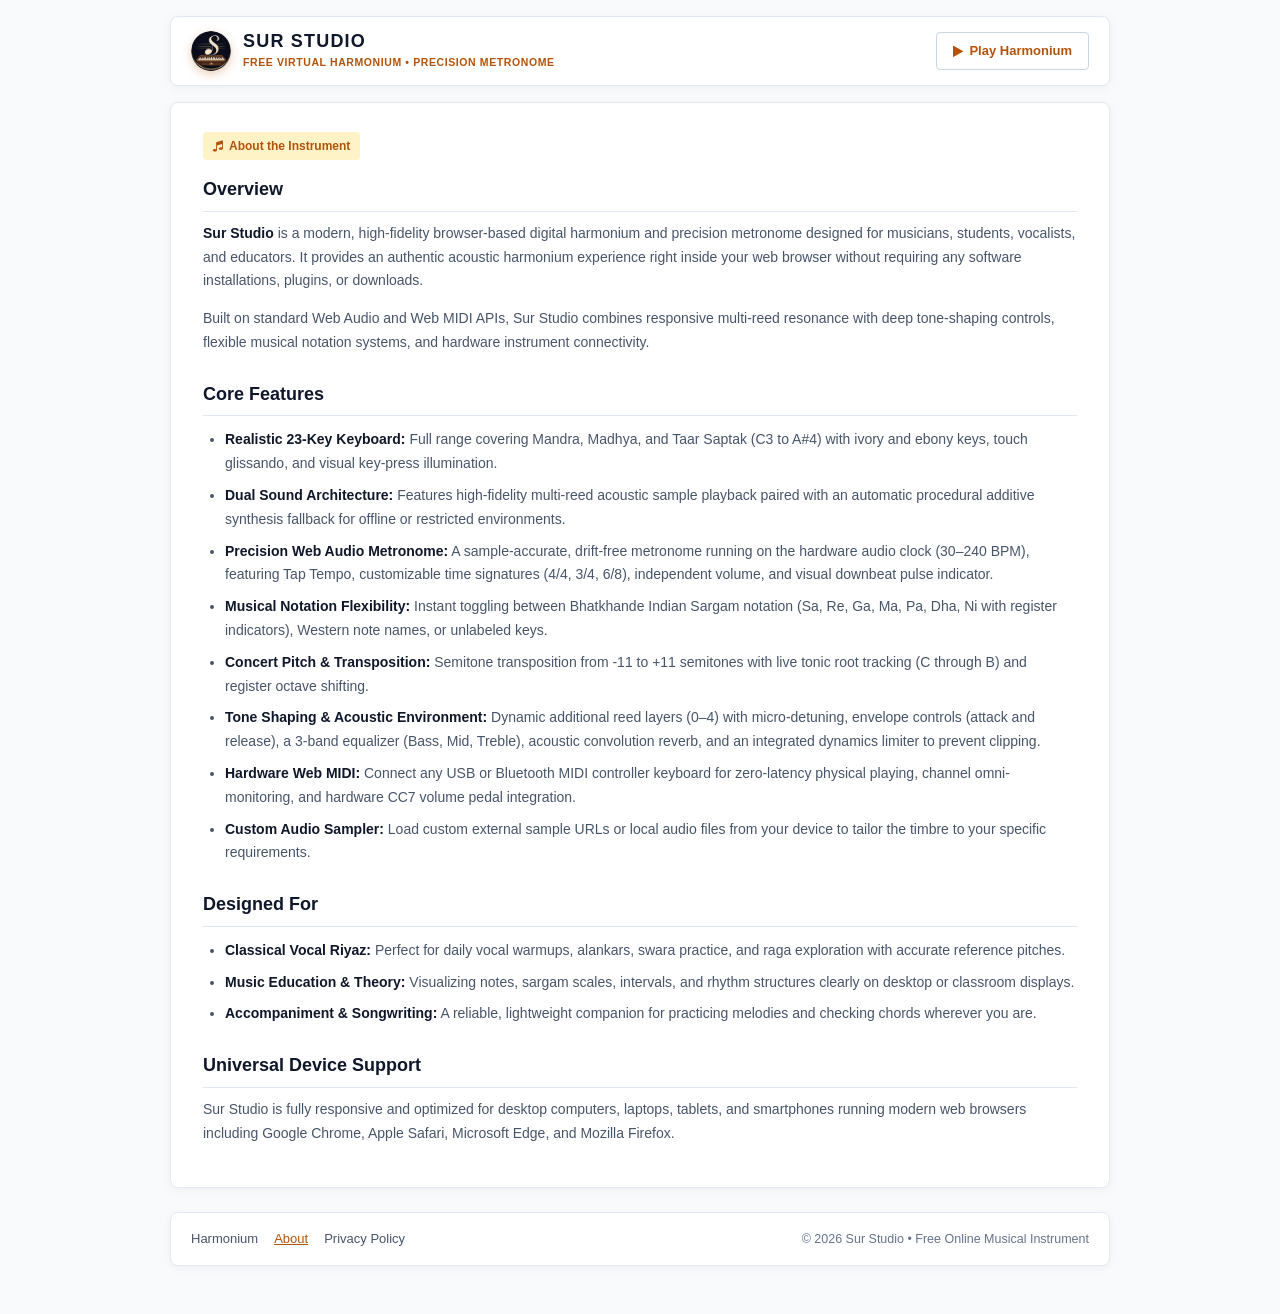
==== commit a54e3f48: "Implement custom circular harmonium S-note favicon suite and update brand logo" ====
--- a/about.html
+++ b/about.html
@@ -12,6 +12,8 @@
     <!-- Favicon & Touch Icons -->
     <link rel="icon" type="image/x-icon" href="favicon.ico">
     <link rel="icon" type="image/svg+xml" href="assets/favicon.svg">
+    <link rel="icon" type="image/png" sizes="96x96" href="assets/favicon-96x96.png">
+    <link rel="icon" type="image/png" sizes="48x48" href="assets/favicon-48x48.png">
     <link rel="icon" type="image/png" sizes="32x32" href="assets/favicon-32x32.png">
     <link rel="icon" type="image/png" sizes="16x16" href="assets/favicon-16x16.png">
     <link rel="apple-touch-icon" sizes="180x180" href="assets/apple-touch-icon.png">
@@ -51,48 +53,7 @@
             <div class="brand">
                 <a href="./" style="display: flex; align-items: center; gap: 12px; text-decoration: none; color: inherit;">
                     <div class="brand-icon" title="Sur Studio">
-                        <svg class="brand-logo-svg" viewBox="0 0 64 64" width="40" height="40" fill="none" xmlns="http://www.w3.org/2000/svg" role="img" aria-label="Sur Studio Logo">
-                            <defs>
-                                <linearGradient id="ssTeak" x1="0" y1="0" x2="64" y2="64" gradientUnits="userSpaceOnUse">
-                                    <stop offset="0%" stop-color="#b45309" />
-                                    <stop offset="45%" stop-color="#8d3a08" />
-                                    <stop offset="100%" stop-color="#542104" />
-                                </linearGradient>
-                                <linearGradient id="ssGold" x1="14" y1="14" x2="50" y2="50" gradientUnits="userSpaceOnUse">
-                                    <stop offset="0%" stop-color="#ffffff" />
-                                    <stop offset="25%" stop-color="#fef08a" />
-                                    <stop offset="65%" stop-color="#f59e0b" />
-                                    <stop offset="100%" stop-color="#d97706" />
-                                </linearGradient>
-                                <linearGradient id="ssIvory" x1="0" y1="14" x2="0" y2="50" gradientUnits="userSpaceOnUse">
-                                    <stop offset="0%" stop-color="#ffffff" />
-                                    <stop offset="60%" stop-color="#fffbeb" />
-                                    <stop offset="100%" stop-color="#fef3c7" />
-                                </linearGradient>
-                                <filter id="ssGlow" x="-15%" y="-15%" width="130%" height="130%">
-                                    <feDropShadow dx="0" dy="1.8" stdDeviation="1.8" flood-color="rgba(15,23,42,0.45)" />
-                                </filter>
-                            </defs>
-                            <rect width="64" height="64" rx="15" fill="url(#ssTeak)" />
-                            <rect x="0.75" y="0.75" width="62.5" height="62.5" rx="14.25" stroke="rgba(255,255,255,0.24)" stroke-width="1.2" />
-                            <rect x="3.25" y="3.25" width="57.5" height="57.5" rx="12" stroke="rgba(251,191,36,0.38)" stroke-width="0.8" />
-                            <g filter="url(#ssGlow)">
-                                <rect x="16.5" y="15" width="8" height="34" rx="2" fill="url(#ssIvory)" />
-                                <rect x="28" y="15" width="8" height="34" rx="2" fill="url(#ssIvory)" />
-                                <rect x="39.5" y="15" width="8" height="34" rx="2" fill="url(#ssIvory)" />
-                                <rect x="22.5" y="15" width="5.2" height="19" rx="1.5" fill="#0f172a" />
-                                <rect x="22.5" y="15" width="5.2" height="19" rx="1.5" stroke="#f59e0b" stroke-width="0.7" fill="none" />
-                                <path d="M 23.5 16 L 26.5 16" stroke="rgba(255,255,255,0.4)" stroke-width="0.8" stroke-linecap="round" />
-                                <rect x="36.3" y="15" width="5.2" height="19" rx="1.5" fill="#0f172a" />
-                                <rect x="36.3" y="15" width="5.2" height="19" rx="1.5" stroke="#f59e0b" stroke-width="0.7" fill="none" />
-                                <path d="M 37.3 16 L 40.3 16" stroke="rgba(255,255,255,0.4)" stroke-width="0.8" stroke-linecap="round" />
-                                <path d="M 44.5 21.5 C 44.5 16, 37.5 15.5, 32 15.5 C 23.5 15.5, 18 19.5, 18 25.5 C 18 31.5, 25.5 32.5, 32 33.5 C 38.5 34.5, 46 36, 46 42.5 C 46 48.5, 39.5 50.5, 32 50.5 C 24.5 50.5, 18.5 47.5, 18.5 42.5" stroke="url(#ssGold)" stroke-width="3.4" stroke-linecap="round" fill="none" />
-                                <circle cx="32" cy="33.5" r="3" fill="#ffffff" />
-                                <circle cx="32" cy="33.5" r="1.8" fill="#b45309" />
-                                <circle cx="38" cy="21.5" r="1.3" fill="#fef08a" />
-                                <circle cx="26" cy="45.5" r="1.3" fill="#fef08a" />
-                            </g>
-                        </svg>
+                        <img src="assets/favicon-96x96.png" class="brand-logo-img" alt="Sur Studio Logo" width="40" height="40">
                     </div>
                     <div class="brand-text">
                         <h1 class="brand-title">SUR STUDIO</h1>
--- a/css/style.css
+++ b/css/style.css
@@ -91,16 +91,19 @@
     flex-shrink: 0;
 }
 
-.brand-logo-svg {
+.brand-logo-svg,
+.brand-logo-img {
     display: block;
     width: 40px;
     height: 40px;
-    border-radius: 9px;
+    border-radius: 50%;
     box-shadow: 0 3px 10px rgba(180, 83, 9, 0.28);
     transition: transform 0.2s ease, box-shadow 0.2s ease;
-}
-
-.brand:hover .brand-logo-svg {
+    object-fit: cover;
+}
+
+.brand:hover .brand-logo-svg,
+.brand:hover .brand-logo-img {
     transform: translateY(-1px);
     box-shadow: 0 4px 14px rgba(180, 83, 9, 0.35);
 }
@@ -1024,7 +1027,8 @@
         width: 36px;
         height: 36px;
     }
-    .brand-logo-svg {
+    .brand-logo-svg,
+    .brand-logo-img {
         width: 36px;
         height: 36px;
     }
